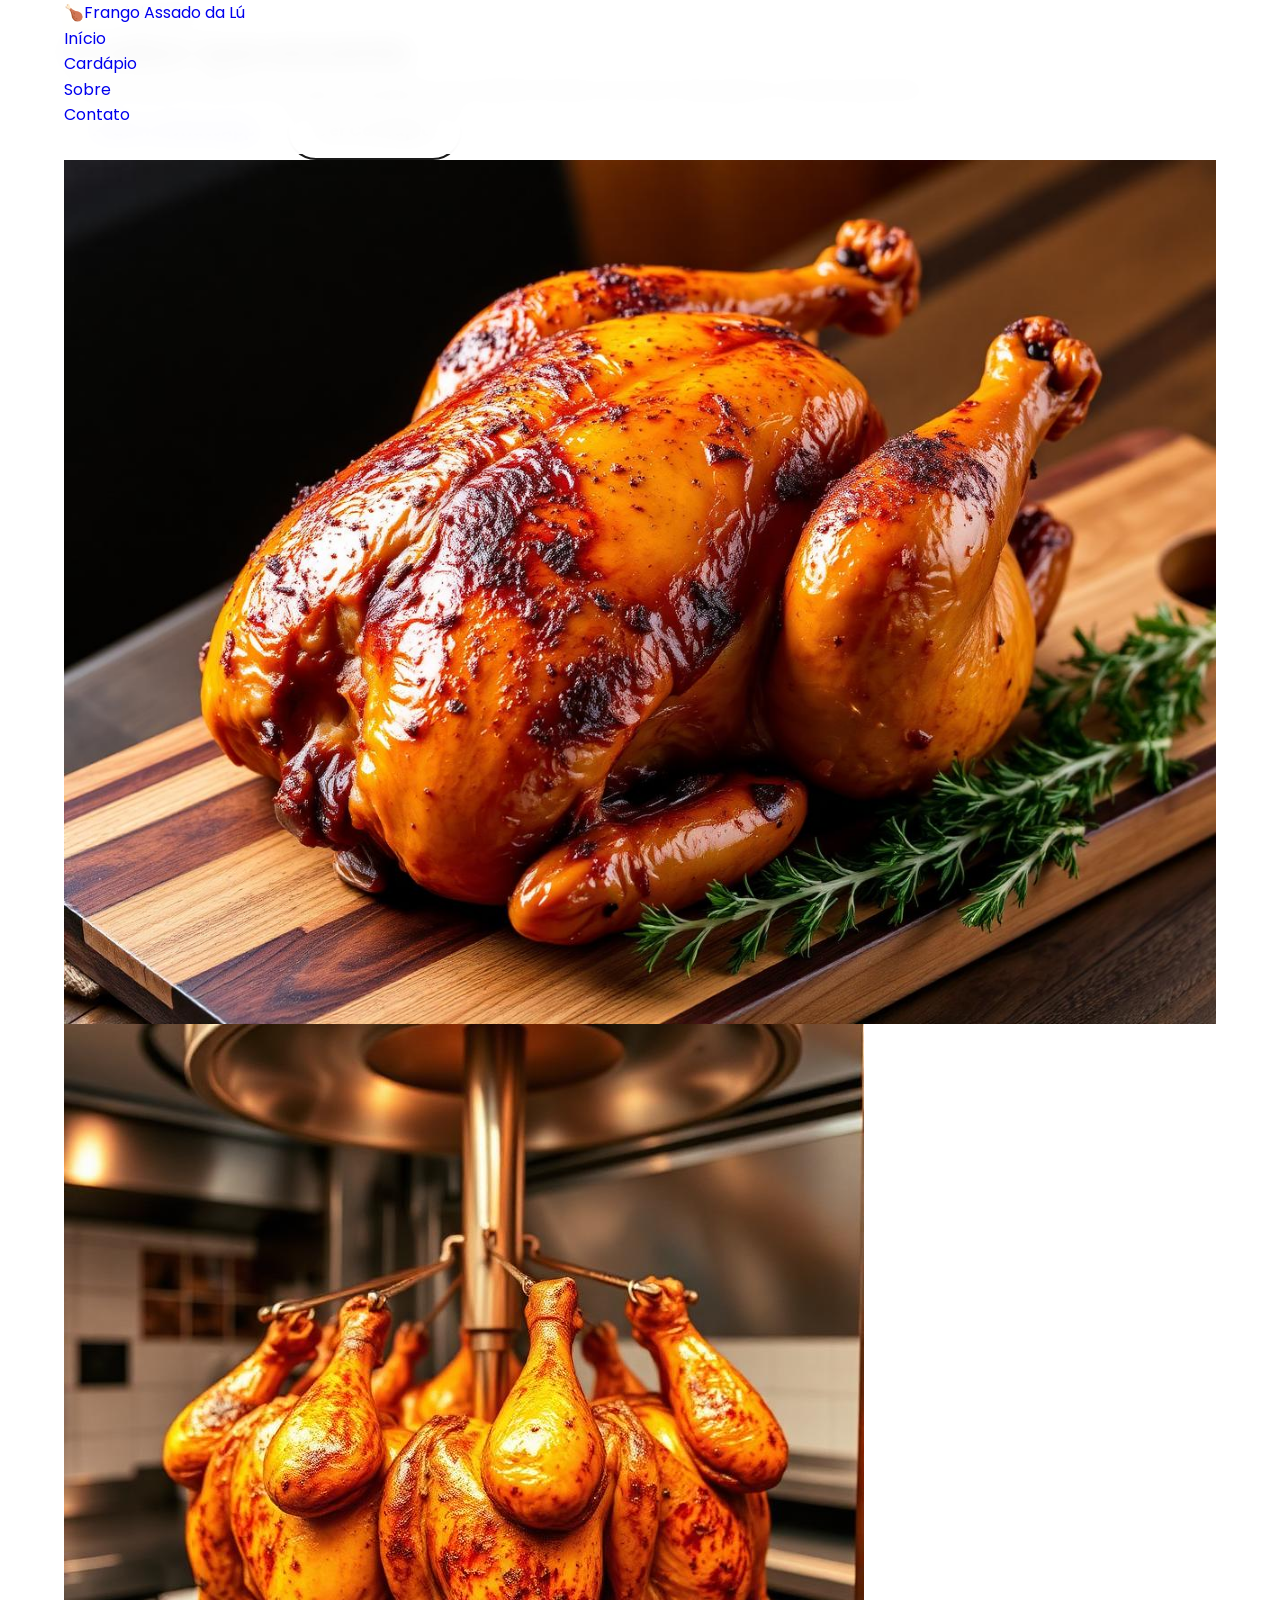
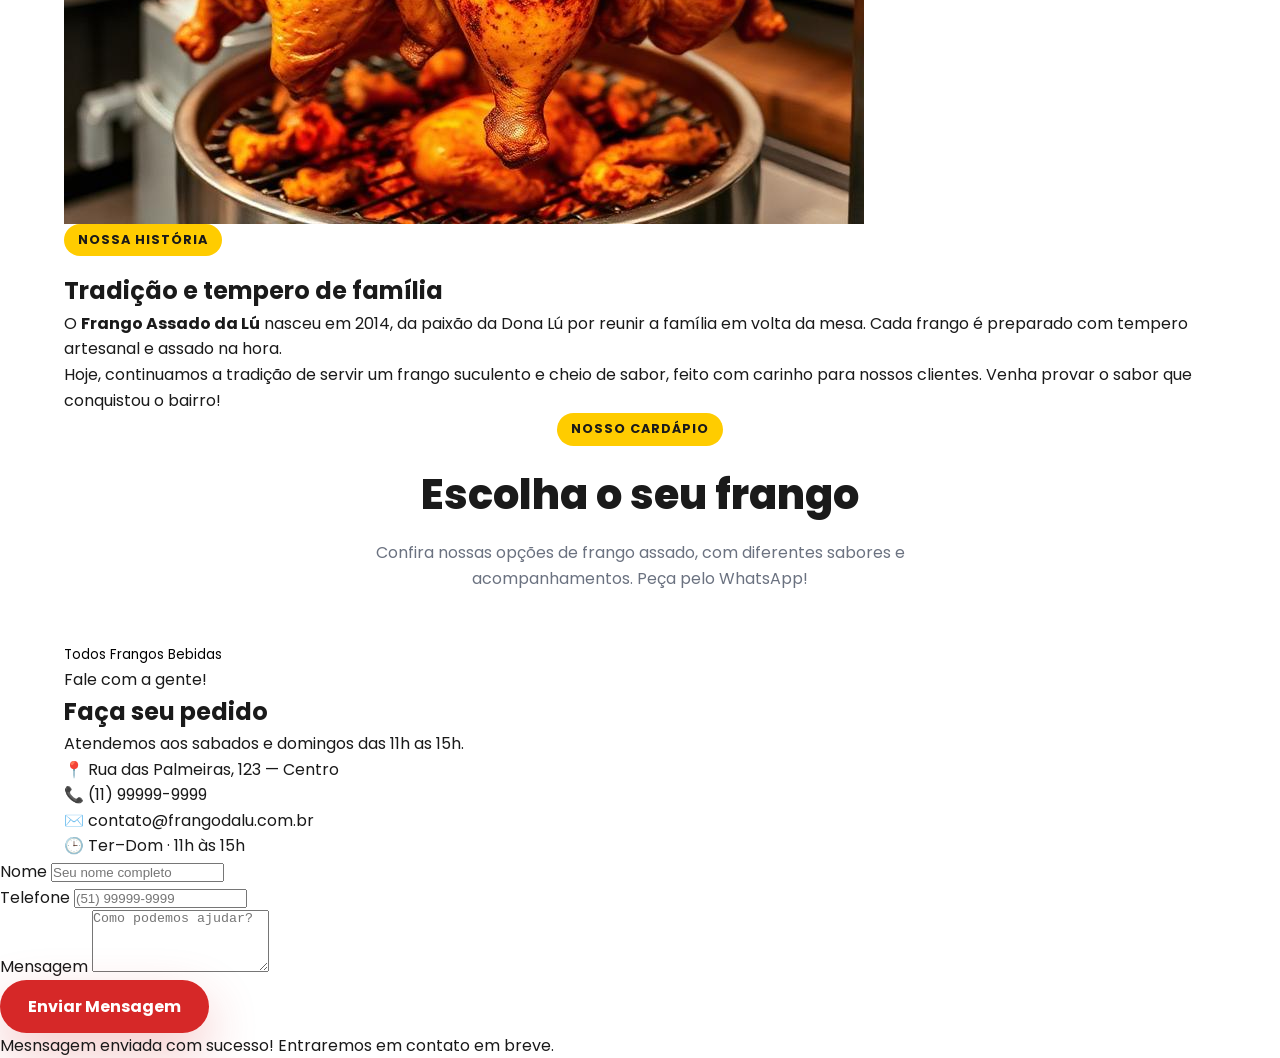
==== Projeto-Frango/frango.html @ e29817ce "Atualizando projeto" ====
<!doctype html>
<html lang="pt-br">
  <head>
    <meta charset="UTF-8" />
    <meta name="viewport" content="width=device-width, initial-scale=1.0" />
    <title>Frango Assado da Lú</title>
    <meta
      name="description"
      content="Frango assado artesanal, marmitas e bebidas com tempero especial. Peça pelo WhatsApp."
    />
    <link rel="preconnect" href="https://fonts.googleapis.com" />
    <link rel="preconnect" href="https://fonts.gstatic.com" crossorigin />
    <link
      href="https://fonts.googleapis.com/css2?family=Poppins:wght@400;500;700&display=swap"
      rel="stylesheet"
    />
    <link
      rel="stylesheet"
      href="https://cdnjs.cloudflare.com/ajax/libs/font-awesome/6.0.0-beta3/css/all.min.css"
    />
    <link rel="stylesheet" href="frango.css" />
  </head>
  <body>
    <!-- NAVBAR -->
    <nav class="navbar" id="navbar">
      <div class="container nav-inner">
        <a href="#home" class="logo"> 🍗Frango Assado da <span>Lú</span></a>
        <ul class="nav-links" id="navlinks">
          <li><a href="#home">Início</a></li>
          <li><a href="#menu">Cardápio</a></li>
          <li><a href="#about">Sobre</a></li>
          <li><a href="#contact">Contato</a></li>
        </ul>
        <button class="menu-toggle" id="menuToggle" aria-label="Menu">
          <span></span><span></span><span></span>
        </button>
      </div>
    </nav>
    <!-- HERO -->
    <header class="hero" id="home">
      <div class="container hero-grid">
        <div class="hero-text">
          <span class="badge">⭐ A nº 1 do bairro</span>
          <h1>O sabor que <span class="highlight">encanta</span></h1>
          <p>
            Frango assado artesanal, dourado e suculento, com aquele tempero de
            casa. Peça agora e receba quentinho.
          </p>
          <div class="hero-actions">
            <a
              href="https://wa.me/5511999999999"
              class="btn btn-priamry"
              target="_blank"
              rel="noopener"
              >Pedir no WhatsApp</a
            >
            <a href="#cardapio" class="btn btn-ghost"> Ver Cardápio</a>
          </div>
        </div>
        <div class="hero-image">
          <img src="Imagens/hero.jpg" alt="Frango assado dourado" />
        </div>
      </div>
    </header>
  </body>
</html>
<!-- SOBRE -->
<section class="section sobre" id="sobre">
  <div class="container sobre-grid">
    <div class="sobre-image">
      <img src="Imagens/gal2.jpg" alt="Frango assado sendo preparado" />
    </div>
    <div class="sobre-text">
      <span class="eyebrow">Nossa História</span>
      <h2>Tradição e tempero de família</h2>
      <p>
        O <strong>Frango Assado da Lú</strong> nasceu em 2014, da paixão da Dona
        Lú por reunir a família em volta da mesa. Cada frango é preparado com
        tempero artesanal e assado na hora.
      </p>
      <p>
        Hoje, continuamos a tradição de servir um frango suculento e cheio de
        sabor, feito com carinho para nossos clientes. Venha provar o sabor que
        conquistou o bairro!
      </p>
    </div>
  </div>
</section>
<!-- CARDÁPIO -->
<section class="section cardapio" id="cardapio">
  <div class="container">
    <div class="section-head">
      <span class="eyebrow">Nosso Cardápio</span>
      <h2>Escolha o seu frango</h2>
      <p>
        Confira nossas opções de frango assado, com diferentes sabores e
        acompanhamentos. Peça pelo WhatsApp!
      </p>
    </div>
    <div class="filtros" id="filtros">
      <button class="filtro-btn active" data-filtro="todos">Todos</button>
      <button class="filtro-btn" data-filtro="frangos">Frangos</button>
      <button class="filtro-btn" data-filtro="bebidas">Bebidas</button>
    </div>
    <div class="cards-grid" id="cardapioGrid"></div>
  </div>
</section>
<!-- CONTATO -->
<section class="section contato" id="contato">
  <div class="container contato-grid">
    <span class="contato-info">Fale com a gente!</span>
    <h2>Faça seu pedido</h2>
    <p>Atendemos aos sabados e domingos das 11h as 15h.</p>
    <ul class="info-list">
      <li>📍 Rua das Palmeiras, 123 — Centro</li>
      <li>📞 (11) 99999-9999</li>
      <li>✉️ contato@frangodalu.com.br</li>
      <li>🕒 Ter–Dom · 11h às 15h</li>
    </ul>
  </div>
  <form class="formulario" id="formContato" novalidate>
    <div class="form-group">
      <label for="nome">Nome</label>
      <input
        type="text"
        id="nome"
        name="nome"
        placeholder="Seu nome completo"
      />
      <span class="erro" data-error="nome"></span>
    </div>
    <div class="form-group">
      <label for="telefone">Telefone</label>
      <input
        type="tel"
        id="telefone"
        name="telefone"
        placeholder="(51) 99999-9999"
      />
      <span class="erro" data-error="telefone"></span>
    </div>
    <div class="form-group">
      <label for="mensagem">Mensagem</label>
      <textarea
        id="mensagem"
        rows="4"
        placeholder="Como podemos ajudar?"
      ></textarea>
      <span class="erro" data-error="mensagem"></span>
    </div>
    <button type="submit" class="btn btn-primary btn-block">
      Enviar Mensagem
    </button>
    <p class="form-sucesso" id="formSucesso">
      Mesnsagem enviada com sucesso! Entraremos em contato em breve.
    </p>
  </form>
  </div>
  </section>
</section>
<!-- FOOTER -->
---- Projeto-Frango/frango.css ----
/* Frango Assado da Lú — estilo principal */
:root {
  --vermelho: #d62828;
  --vermelho-escuro: #a51d1d;
  --amarelo: #ffcc00;
  --branco: #ffffff;
  --preto: #1a1a1a;
  --cinza: #6b7280;
  --cinza-claro: #f5f5f7;
  --sombra: 0 8px 30px rgba(0, 0, 0, 0.08);
  --sombra-forte: 0 20px 50px rgba(214, 40, 40, 0.25);

  * {
  margin: 0;
  padding: 0;
  box-sizing: border-box;
  }

  html {
  scroll-behavior: smooth;
  }

body {
  font-family: 'Poppins', sans-serif;
  color: var(--preto);
  background-color: var(--branco);
  line-height: 1.6;
  overflow-x: hidden;
}

img {
  max-width: 100%;
  display: block;
}

a {
  text-decoration: none;
  transition: color 0.3s ease;
}

ul {
  list-style: none;
}

button {
  font-family: inherit;
  cursor: pointer;
  border: none;
  background: none;
}

.container {
  max-width: 1200px;
  margin: 0 auto;
  padding: 0 24px;
}

.section {
  padding: 0px 0;
}

/* Eyebrow / Section head */
.eyebrow {
  display: inline-block;
  background-color: var(--amarelo);
  color: var(--preto);
  font-weight: 700;
  padding: 6px 14px;
  border-radius: 999px;
  font-size: 0.8rem;
  text-transform: uppercase;
  letter-spacing: 1px;
  margin-bottom: 16px;
}
.section-head {
  text-align: center;
  max-width: 640px;
  margin: 0 auto 50px;
}
.section-head h2 {
  font-size: clamp(2rem, 4vw, 2.6rem);
  font-weight: 800;
  margin-bottom: 12px;
}

.section-head p {
  color: var(--cinza);
}

/* Botões */
.btn {
  display: inline-flex;
  align-items: center;
  gap: 8px;
  padding: 14px 28px;
  border-radius: 999px;
  font-weight: 700;
  font-size: 1rem;
  transition: all 0.3s ease;
}

.btn-primary {
  background: var(--vermelho);
  color: var(--branco);
  box-shadow: var(--sombra-forte);
}

.btn-primary:hover {
  background: var(--vermelho-escuro);
  transform: translateY(-3px);
}

.btn-ghost {
  background: transparent;
  color: var(--preto);
  border: 2px solid var(--preto);
}

.btn-ghost:hover {
  background: var(--preto);
  color: var(--branco);
}

btn-block {
  width: 100%;
  justify-content: center;
}

/* Navbar */
.navbar {
  position: fixed;
  top: 0;
  left: 0;
  right: 0;
  background: rgba(255, 255, 255, 0.95);
  backdrop-filter: blur(12px);
  z-index: 999;
  transition: box-shadow 0.3s ease;
}

.navbar.scrolled {
  box-shadow: 0 4px 20px rgba(0, 0, 0, 0.08);
}
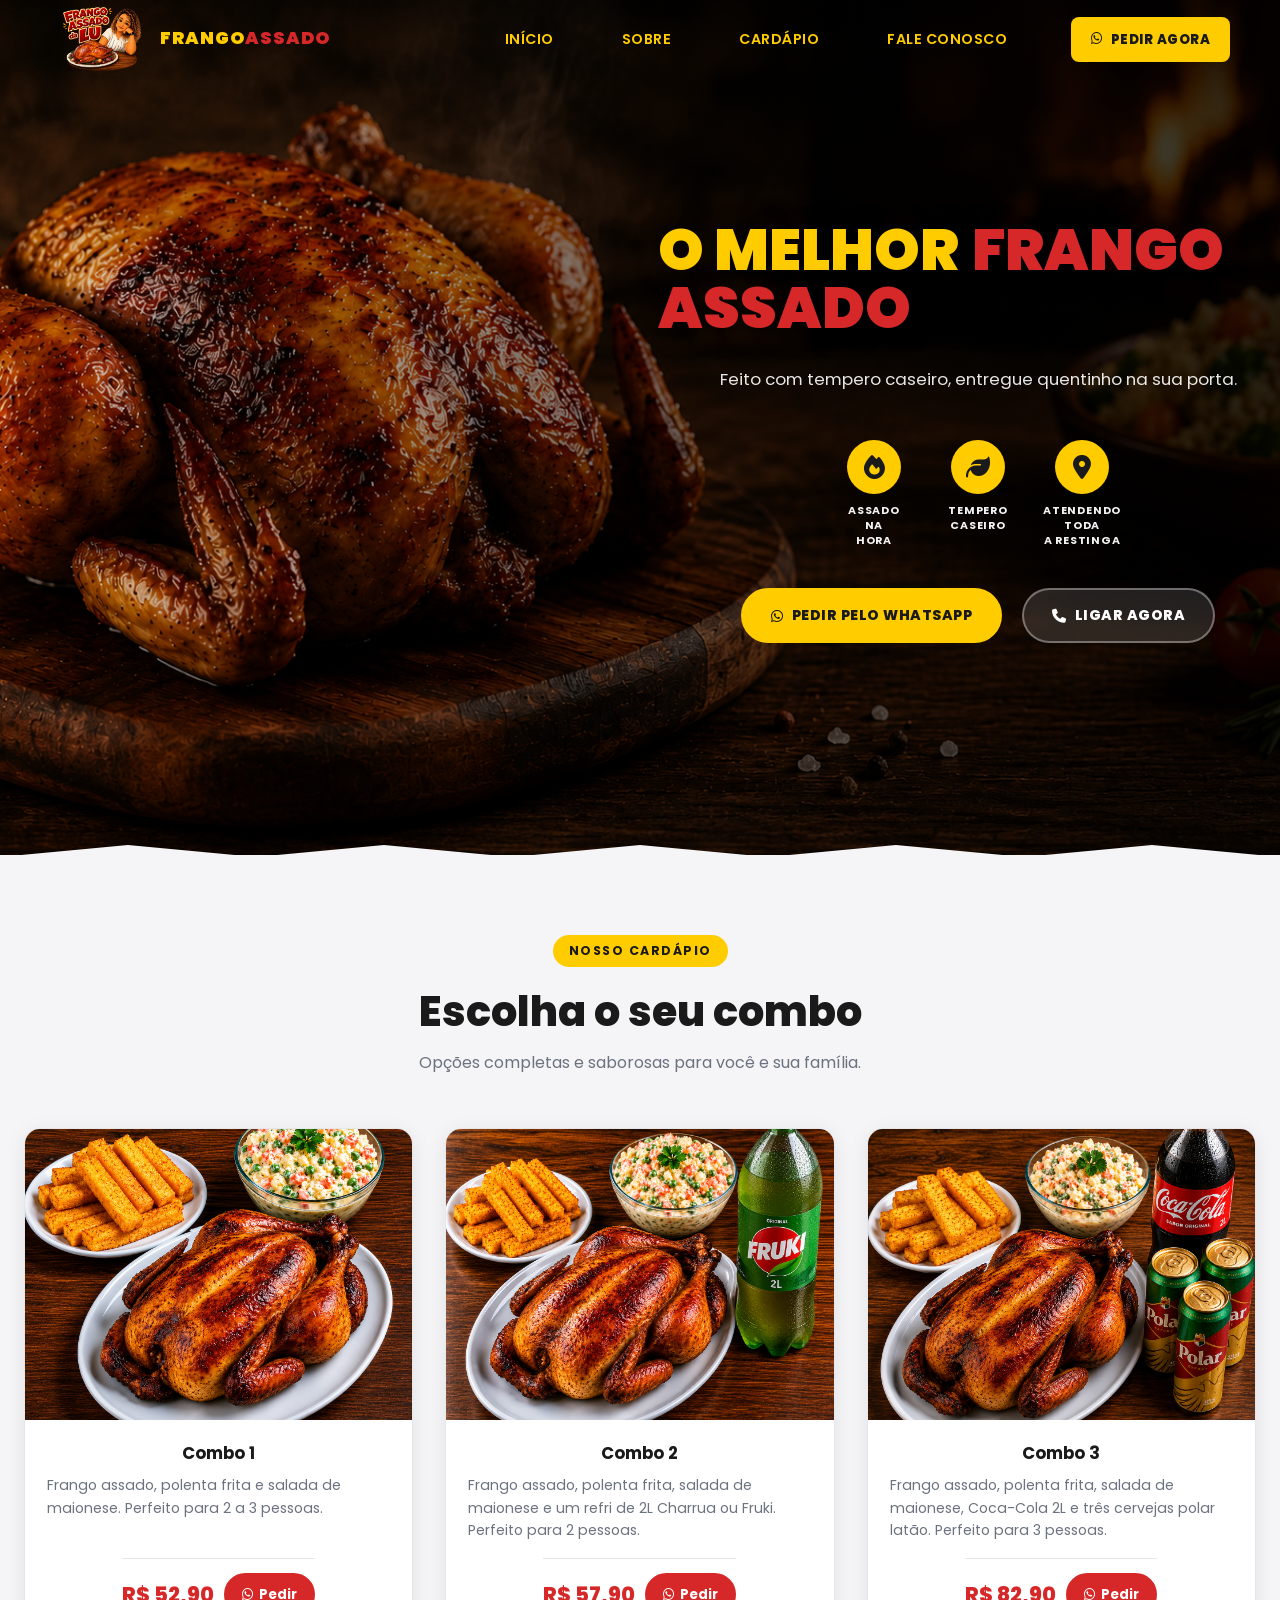
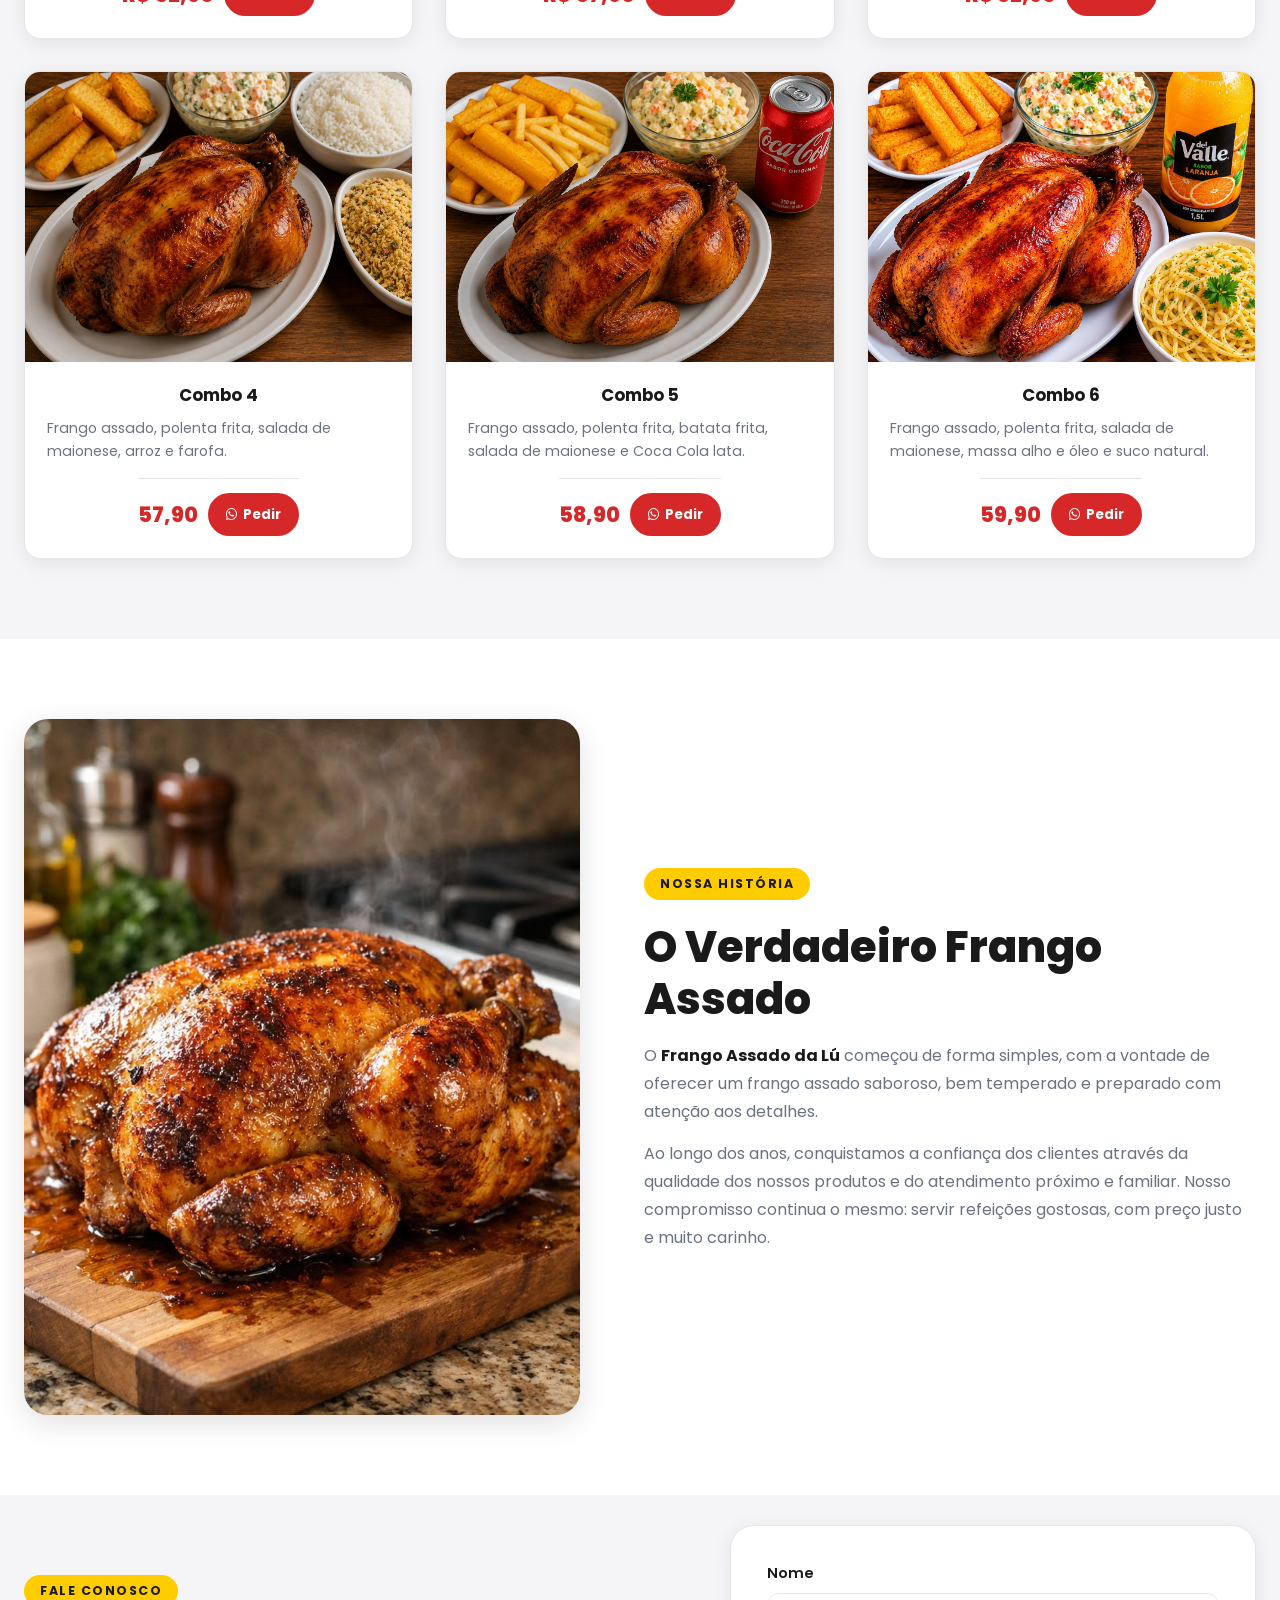
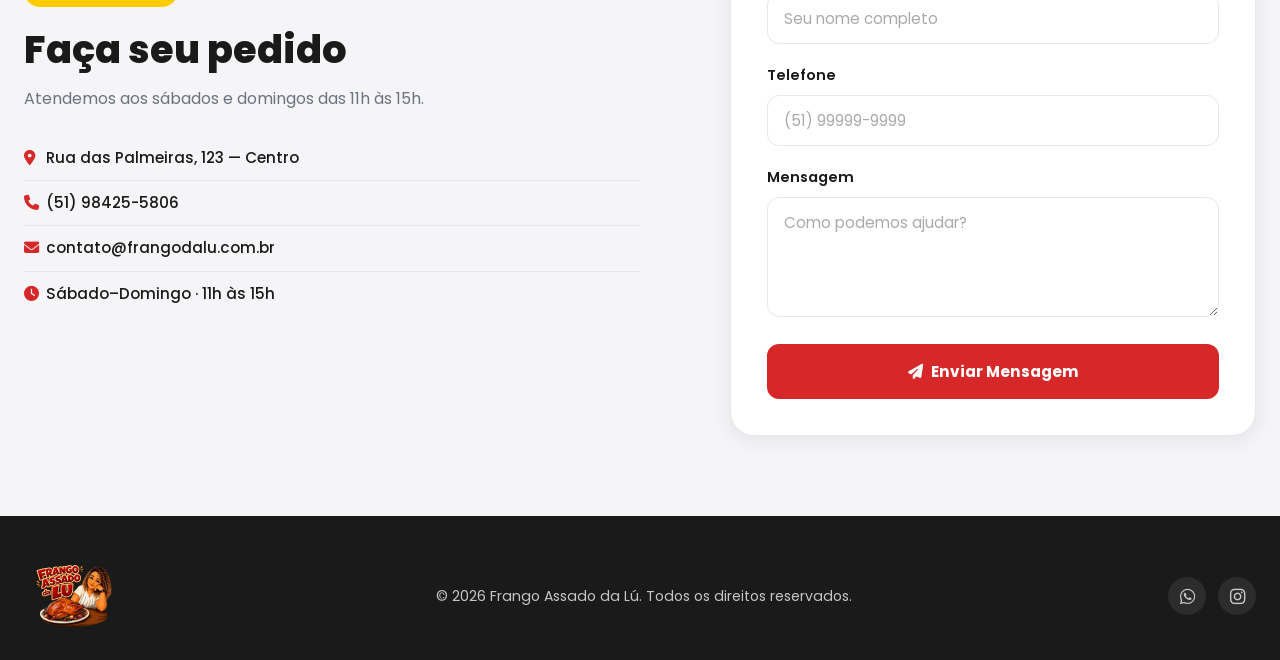
==== commit ae1d0211: "Atualizando o projeto" ====
--- a/Projeto-Frango/frango.html
+++ b/Projeto-Frango/frango.html
@@ -11,152 +11,409 @@
     <link rel="preconnect" href="https://fonts.googleapis.com" />
     <link rel="preconnect" href="https://fonts.gstatic.com" crossorigin />
     <link
-      href="https://fonts.googleapis.com/css2?family=Poppins:wght@400;500;700&display=swap"
+      href="https://fonts.googleapis.com/css2?family=Poppins:wght@400;500;600;700;800;900&display=swap"
       rel="stylesheet"
     />
     <link
       rel="stylesheet"
-      href="https://cdnjs.cloudflare.com/ajax/libs/font-awesome/6.0.0-beta3/css/all.min.css"
+      href="https://cdnjs.cloudflare.com/ajax/libs/font-awesome/6.4.0/css/all.min.css"
     />
     <link rel="stylesheet" href="frango.css" />
   </head>
   <body>
     <!-- NAVBAR -->
-    <nav class="navbar" id="navbar">
+    <nav class="navbar" id="navbar" aria-label="Menu principal">
       <div class="container nav-inner">
-        <a href="#home" class="logo"> 🍗Frango Assado da <span>Lú</span></a>
+        <a href="#home" class="logo">
+          <div class="logo-icon">
+            <img
+              src="Imagens/Image 5 7 de jun. de 2026, 18_59_20.png"
+              alt="Logo do Frango Assado"
+            />
+          </div>
+          <div class="logo-texto">
+            <span class="logo-frango">FRANGO</span>
+            <span class="logo-assado">ASSADO</span>
+          </div>
+        </a>
+
         <ul class="nav-links" id="navlinks">
-          <li><a href="#home">Início</a></li>
-          <li><a href="#menu">Cardápio</a></li>
-          <li><a href="#about">Sobre</a></li>
-          <li><a href="#contact">Contato</a></li>
+          <li><a href="#home" class="nav-active">INÍCIO</a></li>
+          <li><a href="#sobre">SOBRE</a></li>
+          <li><a href="#cardapio">CARDÁPIO</a></li>
+          <li><a href="#contato">FALE CONOSCO</a></li>
         </ul>
-        <button class="menu-toggle" id="menuToggle" aria-label="Menu">
+
+        <a
+          href="https://wa.me/5551984255806"
+          class="btn-nav-pedir"
+          target="_blank"
+          rel="noopener noreferrer"
+        >
+          <i class="fa-brands fa-whatsapp"></i> PEDIR AGORA
+        </a>
+
+        <button
+          class="menu-toggle"
+          id="menuToggle"
+          aria-label="Abrir menu"
+          aria-expanded="false"
+        >
           <span></span><span></span><span></span>
         </button>
       </div>
     </nav>
+
     <!-- HERO -->
     <header class="hero" id="home">
-      <div class="container hero-grid">
+      <div class="hero-bg">
+        <img
+          src="Imagens/Image 7 1 de jun. de 2026, 20_41_05.png"
+          alt="Frango assado dourado e suculento"
+          class="hero-bg-img"
+        />
+        <div class="hero-overlay"></div>
+        <div class="hero-torn-edge"></div>
+      </div>
+      <div class="container hero-content">
         <div class="hero-text">
-          <span class="badge">⭐ A nº 1 do bairro</span>
-          <h1>O sabor que <span class="highlight">encanta</span></h1>
-          <p>
-            Frango assado artesanal, dourado e suculento, com aquele tempero de
-            casa. Peça agora e receba quentinho.
+          <h1>O MELHOR <span class="highlight-yellow">FRANGO ASSADO</span></h1>
+          <p class="hero-sub">
+            Feito com tempero caseiro, entregue quentinho na sua porta.
           </p>
+          <div class="hero-badges">
+            <div class="hero-badge-item">
+              <i class="fa-solid fa-fire"></i>
+              <span>ASSADO NA <br />HORA</span>
+            </div>
+            <div class="hero-badge-item">
+              <i class="fa-solid fa-leaf"></i>
+              <span>TEMPERO <br />CASEIRO</span>
+            </div>
+            <div class="hero-badge-item">
+              <i class="fa-solid fa-map-marker-alt"></i>
+              <span>ATENDENDO TODA<br />A RESTINGA</span>
+            </div>
+          </div>
           <div class="hero-actions">
             <a
-              href="https://wa.me/5511999999999"
-              class="btn btn-priamry"
+              href="https://wa.me/5551984255806"
+              class="btn btn-yellow"
               target="_blank"
-              rel="noopener"
-              >Pedir no WhatsApp</a
+              rel="noopener noreferrer"
             >
-            <a href="#cardapio" class="btn btn-ghost"> Ver Cardápio</a>
+              <i class="fa-brands fa-whatsapp"></i> PEDIR PELO WHATSAPP
+            </a>
+            <a href="#contato" class="btn btn-dark">
+              <i class="fa-solid fa-phone"></i> LIGAR AGORA
+            </a>
           </div>
         </div>
-        <div class="hero-image">
-          <img src="Imagens/hero.jpg" alt="Frango assado dourado" />
-        </div>
       </div>
     </header>
+
+    <!-- CARDÁPIO -->
+    <section class="section cardapio" id="cardapio">
+      <div class="container">
+        <div class="section-head">
+          <span class="eyebrow">Nosso Cardápio</span>
+          <h2>Escolha o seu combo</h2>
+          <p>Opções completas e saborosas para você e sua família.</p>
+        </div>
+
+        <div class="cards-grid">
+          <!-- Linha 1: combos com imagem -->
+          <article class="card">
+            <div class="card-img">
+              <img
+                src="Imagens/Image 4 7 de jun. de 2026, 20_10_17.png"
+                alt="Combo Frango Inteiro"
+                loading="lazy"
+              />
+            </div>
+            <div class="card-body">
+              <h3>Combo 1</h3>
+              <p class="card-desc">
+                Frango assado, polenta frita e salada de maionese. Perfeito para
+                2 a 3 pessoas.
+              </p>
+              <div class="card-footer">
+                <span class="preco">R$ 52,90</span>
+                <a
+                  href="https://wa.me/5551984255806"
+                  class="btn-pedir"
+                  target="_blank"
+                  rel="noopener noreferrer"
+                >
+                  <i class="fa-brands fa-whatsapp"></i> Pedir
+                </a>
+              </div>
+            </div>
+          </article>
+
+          <article class="card">
+            <div class="card-img">
+              <img
+                src="Imagens/Image 2 7 de jun. de 2026, 20_10_29.png"
+                alt="Combo Meio Frango"
+                loading="lazy"
+              />
+            </div>
+            <div class="card-body">
+              <h3>Combo 2</h3>
+              <p class="card-desc">
+                Frango assado, polenta frita, salada de maionese e um refri de
+                2L Charrua ou Fruki. Perfeito para 2 pessoas.
+              </p>
+              <div class="card-footer">
+                <span class="preco">R$ 57,90</span>
+                <a
+                  href="https://wa.me/5551984255806"
+                  class="btn-pedir"
+                  target="_blank"
+                  rel="noopener noreferrer"
+                >
+                  <i class="fa-brands fa-whatsapp"></i> Pedir
+                </a>
+              </div>
+            </div>
+          </article>
+
+          <article class="card">
+            <div class="card-img">
+              <img
+                src="Imagens/Image 7 de jun. de 2026, 20_50_08.png"
+                alt="Combo Frango Picante"
+                loading="lazy"
+              />
+            </div>
+            <div class="card-body">
+              <h3>Combo 3</h3>
+              <p class="card-desc">
+                Frango assado, polenta frita, salada de maionese, Coca-Cola 2L e
+                três cervejas polar latão. Perfeito para 3 pessoas.
+              </p>
+              <div class="card-footer">
+                <span class="preco">R$ 82,90</span>
+                <a
+                  href="https://wa.me/5551984255806"
+                  class="btn-pedir"
+                  target="_blank"
+                  rel="noopener noreferrer"
+                >
+                  <i class="fa-brands fa-whatsapp"></i> Pedir
+                </a>
+              </div>
+            </div>
+          </article>
+
+          <article class="card">
+            <div class="card-img">
+              <img
+                src="Imagens/combo1.png"
+                alt="Frango assado polenta frita salada de maionese arroz e farofa"
+                loading="lazy"
+              />
+            </div>
+            <div class="card-body">
+              <h3>Combo 4</h3>
+              <p class="card-desc">
+                Frango assado, polenta frita, salada de maionese, arroz e
+                farofa.
+              </p>
+              <div class="card-footer">
+                <span class="preco">57,90</span>
+                <a
+                  href="https://wa.me/5551984255806"
+                  class="btn-pedir"
+                  target="_blank"
+                  rel="noopener noreferrer"
+                >
+                  <i class="fa-brands fa-whatsapp"></i> Pedir
+                </a>
+              </div>
+            </div>
+          </article>
+
+          <article class="card">
+            <div class="card-img">
+              <img
+                src="Imagens/combo2.png"
+                alt="frango assado inteiro polenta e batata frita salada de maionese coca cola lata"
+                loading="lazy"
+              />
+            </div>
+            <div class="card-body">
+              <h3>Combo 5</h3>
+              <p class="card-desc">
+                Frango assado, polenta frita, batata frita, salada de maionese e
+                Coca Cola lata.
+              </p>
+              <div class="card-footer">
+                <span class="preco">58,90</span>
+                <a
+                  href="https://wa.me/5551984255806"
+                  class="btn-pedir"
+                  target="_blank"
+                  rel="noopener noreferrer"
+                >
+                  <i class="fa-brands fa-whatsapp"></i> Pedir
+                </a>
+              </div>
+            </div>
+          </article>
+
+          <article class="card">
+            <div class="card-img">
+              <img
+                src="Imagens/combo3.png"
+                alt="frango assado inteiro polenta e batata frita salada de maionese coca cola lata cerveja polar lata"
+                loading="lazy"
+              />
+            </div>
+            <div class="card-body">
+              <h3>Combo 6</h3>
+              <p class="card-desc">
+                Frango assado, polenta frita, salada de maionese, massa alho e
+                óleo e suco natural.
+              </p>
+              <div class="card-footer">
+                <span class="preco">59,90</span>
+                <a
+                  href="https://wa.me/5551984255806"
+                  class="btn-pedir"
+                  target="_blank"
+                  rel="noopener noreferrer"
+                >
+                  <i class="fa-brands fa-whatsapp"></i> Pedir
+                </a>
+              </div>
+            </div>
+          </article>
+        </div>
+      </div>
+    </section>
+
+    <!-- SOBRE -->
+    <section class="section sobre" id="sobre">
+      <div class="container sobre-grid">
+        <div class="sobre-image">
+          <img
+            src="Imagens/df5603083212c1d8d570ab9d899d1f08.jpg"
+            alt="Frango assado sendo preparado com carinho"
+          />
+        </div>
+        <div class="sobre-text">
+          <span class="eyebrow">Nossa História</span>
+          <h2>O Verdadeiro Frango Assado</h2>
+          <p>
+            O <strong>Frango Assado da Lú</strong> começou de forma simples, com
+            a vontade de oferecer um frango assado saboroso, bem temperado e
+            preparado com atenção aos detalhes.
+          </p>
+          <p>
+            Ao longo dos anos, conquistamos a confiança dos clientes através da
+            qualidade dos nossos produtos e do atendimento próximo e familiar.
+            Nosso compromisso continua o mesmo: servir refeições gostosas, com
+            preço justo e muito carinho.
+          </p>
+        </div>
+      </div>
+    </section>
+
+    <!-- CONTATO -->
+    <section class="section contato" id="contato">
+      <div class="container">
+        <div class="contato-grid">
+          <div class="contato-info">
+            <span class="eyebrow">Fale conosco</span>
+            <h2>Faça seu pedido</h2>
+            <p>Atendemos aos sábados e domingos das 11h às 15h.</p>
+            <ul class="info-list">
+              <li>
+                <i class="fa-solid fa-location-dot"></i> Rua das Palmeiras, 123
+                — Centro
+              </li>
+              <li><i class="fa-solid fa-phone"></i> (51) 98425-5806</li>
+              <li>
+                <i class="fa-solid fa-envelope"></i> contato@frangodalu.com.br
+              </li>
+              <li>
+                <i class="fa-solid fa-clock"></i> Sábado–Domingo · 11h às 15h
+              </li>
+            </ul>
+          </div>
+          <form class="formulario" id="formContato" novalidate>
+            <div class="form-group">
+              <label for="nome">Nome</label>
+              <input
+                type="text"
+                id="nome"
+                name="nome"
+                placeholder="Seu nome completo"
+                autocomplete="name"
+              />
+              <span class="erro" id="erro-nome"></span>
+            </div>
+            <div class="form-group">
+              <label for="telefone">Telefone</label>
+              <input
+                type="tel"
+                id="telefone"
+                name="telefone"
+                placeholder="(51) 99999-9999"
+                autocomplete="tel"
+              />
+              <span class="erro" id="erro-telefone"></span>
+            </div>
+            <div class="form-group">
+              <label for="mensagem">Mensagem</label>
+              <textarea
+                id="mensagem"
+                name="mensagem"
+                rows="4"
+                placeholder="Como podemos ajudar?"
+              ></textarea>
+              <span class="erro" id="erro-mensagem"></span>
+            </div>
+            <button type="submit" class="btn btn-primary btn-block">
+              <i class="fa-solid fa-paper-plane"></i> Enviar Mensagem
+            </button>
+            <p class="form-sucesso" id="formSucesso">
+              ✅ Mensagem enviada! Entraremos em contato em breve.
+            </p>
+          </form>
+        </div>
+      </div>
+    </section>
+
+    <!-- FOOTER -->
+    <footer class="footer">
+      <div class="container footer-inner">
+        <img
+          src="Imagens/Image 5 7 de jun. de 2026, 18_59_20.png"
+          alt="Frango Assado da Lú"
+        />
+        <p>&copy; 2026 Frango Assado da Lú. Todos os direitos reservados.</p>
+        <div class="footer-social">
+          <a
+            href="https://wa.me/5551984255806"
+            target="_blank"
+            rel="noopener noreferrer"
+            aria-label="WhatsApp"
+          >
+            <i class="fa-brands fa-whatsapp"></i>
+          </a>
+          <a
+            href="https://www.instagram.com/frango.assadodaluh/"
+            target="_blank"
+            rel="noopener noreferrer"
+            aria-label="Instagram"
+          >
+            <i class="fa-brands fa-instagram"></i>
+          </a>
+        </div>
+      </div>
+    </footer>
   </body>
 </html>
-<!-- SOBRE -->
-<section class="section sobre" id="sobre">
-  <div class="container sobre-grid">
-    <div class="sobre-image">
-      <img src="Imagens/gal2.jpg" alt="Frango assado sendo preparado" />
-    </div>
-    <div class="sobre-text">
-      <span class="eyebrow">Nossa História</span>
-      <h2>Tradição e tempero de família</h2>
-      <p>
-        O <strong>Frango Assado da Lú</strong> nasceu em 2014, da paixão da Dona
-        Lú por reunir a família em volta da mesa. Cada frango é preparado com
-        tempero artesanal e assado na hora.
-      </p>
-      <p>
-        Hoje, continuamos a tradição de servir um frango suculento e cheio de
-        sabor, feito com carinho para nossos clientes. Venha provar o sabor que
-        conquistou o bairro!
-      </p>
-    </div>
-  </div>
-</section>
-<!-- CARDÁPIO -->
-<section class="section cardapio" id="cardapio">
-  <div class="container">
-    <div class="section-head">
-      <span class="eyebrow">Nosso Cardápio</span>
-      <h2>Escolha o seu frango</h2>
-      <p>
-        Confira nossas opções de frango assado, com diferentes sabores e
-        acompanhamentos. Peça pelo WhatsApp!
-      </p>
-    </div>
-    <div class="filtros" id="filtros">
-      <button class="filtro-btn active" data-filtro="todos">Todos</button>
-      <button class="filtro-btn" data-filtro="frangos">Frangos</button>
-      <button class="filtro-btn" data-filtro="bebidas">Bebidas</button>
-    </div>
-    <div class="cards-grid" id="cardapioGrid"></div>
-  </div>
-</section>
-<!-- CONTATO -->
-<section class="section contato" id="contato">
-  <div class="container contato-grid">
-    <span class="contato-info">Fale com a gente!</span>
-    <h2>Faça seu pedido</h2>
-    <p>Atendemos aos sabados e domingos das 11h as 15h.</p>
-    <ul class="info-list">
-      <li>📍 Rua das Palmeiras, 123 — Centro</li>
-      <li>📞 (11) 99999-9999</li>
-      <li>✉️ contato@frangodalu.com.br</li>
-      <li>🕒 Ter–Dom · 11h às 15h</li>
-    </ul>
-  </div>
-  <form class="formulario" id="formContato" novalidate>
-    <div class="form-group">
-      <label for="nome">Nome</label>
-      <input
-        type="text"
-        id="nome"
-        name="nome"
-        placeholder="Seu nome completo"
-      />
-      <span class="erro" data-error="nome"></span>
-    </div>
-    <div class="form-group">
-      <label for="telefone">Telefone</label>
-      <input
-        type="tel"
-        id="telefone"
-        name="telefone"
-        placeholder="(51) 99999-9999"
-      />
-      <span class="erro" data-error="telefone"></span>
-    </div>
-    <div class="form-group">
-      <label for="mensagem">Mensagem</label>
-      <textarea
-        id="mensagem"
-        rows="4"
-        placeholder="Como podemos ajudar?"
-      ></textarea>
-      <span class="erro" data-error="mensagem"></span>
-    </div>
-    <button type="submit" class="btn btn-primary btn-block">
-      Enviar Mensagem
-    </button>
-    <p class="form-sucesso" id="formSucesso">
-      Mesnsagem enviada com sucesso! Entraremos em contato em breve.
-    </p>
-  </form>
-  </div>
-  </section>
-</section>
-<!-- FOOTER -->
-
--- a/Projeto-Frango/frango.css
+++ b/Projeto-Frango/frango.css
@@ -1,47 +1,62 @@
-/* Frango Assado da Lú — estilo principal */
+/* =====================================================
+   Frango Assado da Lú — frango.css
+   ===================================================== */
+
+/* VARIÁVEIS */
 :root {
   --vermelho: #d62828;
   --vermelho-escuro: #a51d1d;
+  --vermelho-light: #fff0f0;
   --amarelo: #ffcc00;
   --branco: #ffffff;
   --preto: #1a1a1a;
   --cinza: #6b7280;
   --cinza-claro: #f5f5f7;
-  --sombra: 0 8px 30px rgba(0, 0, 0, 0.08);
-  --sombra-forte: 0 20px 50px rgba(214, 40, 40, 0.25);
-
-  * {
+  --cinza-borda: #e5e7eb;
+  --sombra: 0 4px 20px rgba(0, 0, 0, 0.08);
+  --sombra-media: 0 8px 30px rgba(0, 0, 0, 0.12);
+  --raio: 16px;
+  --raio-lg: 24px;
+  --transicao: all 0.3s ease;
+}
+
+/* RESET */
+*,
+*::before,
+*::after {
   margin: 0;
   padding: 0;
   box-sizing: border-box;
-  }
-
-  html {
+  justify-content: center;
+  align-items: center;
+}
+
+html {
   scroll-behavior: smooth;
-  }
+  scroll-padding-top: 80px;
+}
 
 body {
-  font-family: 'Poppins', sans-serif;
+  font-family: "Poppins", sans-serif;
   color: var(--preto);
-  background-color: var(--branco);
+  background: var(--branco);
   line-height: 1.6;
   overflow-x: hidden;
+  -webkit-font-smoothing: antialiased;
 }
 
 img {
   max-width: 100%;
   display: block;
 }
-
 a {
   text-decoration: none;
-  transition: color 0.3s ease;
-}
-
+  color: inherit;
+  transition: var(--transicao);
+}
 ul {
   list-style: none;
 }
-
 button {
   font-family: inherit;
   cursor: pointer;
@@ -49,95 +64,877 @@
   background: none;
 }
 
+/* LAYOUT */
 .container {
-  max-width: 1200px;
+  max-width: 1400px;
   margin: 0 auto;
   padding: 0 24px;
 }
-
 .section {
-  padding: 0px 0;
-}
-
-/* Eyebrow / Section head */
+  padding: 80px 0;
+}
+
+/* EYEBROW */
 .eyebrow {
   display: inline-block;
-  background-color: var(--amarelo);
+  background: var(--amarelo);
   color: var(--preto);
   font-weight: 700;
-  padding: 6px 14px;
+  padding: 6px 16px;
   border-radius: 999px;
-  font-size: 0.8rem;
+  font-size: 0.78rem;
   text-transform: uppercase;
-  letter-spacing: 1px;
-  margin-bottom: 16px;
-}
+  letter-spacing: 1.5px;
+  margin-bottom: 14px;
+}
+
+/* SECTION HEAD */
 .section-head {
   text-align: center;
   max-width: 640px;
-  margin: 0 auto 50px;
+  margin: 0 auto 52px;
 }
 .section-head h2 {
-  font-size: clamp(2rem, 4vw, 2.6rem);
+  font-size: clamp(1.9rem, 4vw, 2.6rem);
   font-weight: 800;
-  margin-bottom: 12px;
-}
-
+  line-height: 1.2;
+  margin: 6px 0 12px;
+}
 .section-head p {
   color: var(--cinza);
-}
-
-/* Botões */
+  font-size: 1rem;
+  line-height: 1.7;
+}
+
+/* BOTÕES */
 .btn {
   display: inline-flex;
   align-items: center;
+  justify-content: center;
   gap: 8px;
   padding: 14px 28px;
   border-radius: 999px;
   font-weight: 700;
-  font-size: 1rem;
-  transition: all 0.3s ease;
-}
-
+  font-size: 0.95rem;
+  transition: var(--transicao);
+  cursor: pointer;
+  border: 2px solid transparent;
+  white-space: nowrap;
+}
 .btn-primary {
   background: var(--vermelho);
   color: var(--branco);
-  box-shadow: var(--sombra-forte);
-}
-
+  border-color: var(--vermelho);
+}
 .btn-primary:hover {
   background: var(--vermelho-escuro);
-  transform: translateY(-3px);
-}
-
-.btn-ghost {
-  background: transparent;
+  border-color: var(--vermelho-escuro);
+  transform: translateY(-2px);
+}
+.btn-block {
+  width: 100%;
+  border-radius: 12px;
+}
+.btn-yellow {
+  background: var(--amarelo);
   color: var(--preto);
-  border: 2px solid var(--preto);
-}
-
-.btn-ghost:hover {
-  background: var(--preto);
+  border-color: var(--amarelo);
+  font-weight: 800;
+  font-size: 0.88rem;
+  letter-spacing: 0.5px;
+}
+.btn-yellow:hover {
+  background: #e6b800;
+  border-color: #e6b800;
+  transform: translateY(-2px);
+  box-shadow: 0 8px 24px rgba(255, 204, 0, 0.4);
+}
+.btn-dark {
+  background: rgba(255, 255, 255, 0.12);
   color: var(--branco);
-}
-
-btn-block {
-  width: 100%;
-  justify-content: center;
-}
-
-/* Navbar */
+  border-color: rgba(255, 255, 255, 0.35);
+  font-weight: 800;
+  font-size: 0.88rem;
+  letter-spacing: 0.5px;
+  backdrop-filter: blur(6px);
+}
+.btn-dark:hover {
+  background: rgba(255, 255, 255, 0.22);
+  border-color: rgba(255, 255, 255, 0.6);
+  transform: translateY(-2px);
+}
+
+/* ====================================================
+   NAVBAR
+==================================================== */
 .navbar {
-  position: fixed;
+  position: absolute;
   top: 0;
   left: 0;
   right: 0;
-  background: rgba(255, 255, 255, 0.95);
-  backdrop-filter: blur(12px);
   z-index: 999;
-  transition: box-shadow 0.3s ease;
-}
-
+  border-bottom: 1px solid transparent;
+  transition: var(--transicao);
+  background: transparent;
+}
 .navbar.scrolled {
-  box-shadow: 0 4px 20px rgba(0, 0, 0, 0.08);
-}+  box-shadow: var(--sombra);
+  border-bottom-color: var(--cinza-borda);
+}
+.nav-inner {
+  max-width: 1700px;
+  margin: 0 auto;
+  padding: 0 50px;
+  display: flex;
+  align-items: center;
+  justify-content: space-between;
+  height: 78px;
+  gap: 50px;
+}
+
+/* Logo: ícone + texto em duas linhas */
+.logo {
+  display: flex;
+  align-items: center;
+  gap: 10px;
+  text-decoration: none;
+  flex-shrink: 0;
+}
+.logo-icon {
+  width: 100px;
+  height: 100px;
+  display: flex;
+  align-items: center;
+  justify-content: center;
+  font-size: 1.4vw;
+}
+.logo-texto {
+  display: flex;
+  line-height: 1.1;
+  justify-content: flex-start;
+}
+.logo-frango {
+  font-size: 1.1rem;
+  font-weight: 900;
+  color: var(--amarelo);
+  letter-spacing: 1px;
+}
+.logo-assado {
+  font-size: 1.1rem;
+  font-weight: 900;
+  color: var(--vermelho);
+  letter-spacing: 1px;
+  text-transform: uppercase;
+}
+
+/* Links de navegação */
+.nav-links {
+  display: flex;
+  align-items: flex;
+  gap: 40px;
+  flex: 1;
+  justify-content: flex-end;
+}
+.nav-links a {
+  font-weight: 600;
+  font-size: 0.89rem;
+  padding: 8px 14px;
+  border-radius: 8px;
+  color: var(--amarelo);
+  letter-spacing: 0.5px;
+  white-space: nowrap;
+  transition: var(--transicao);
+}
+.nav-links a:hover {
+  color: var(--amarelo);
+}
+.nav-active {
+  color: var(--amarelo) !important;
+}
+
+/* Botão "PEDIR AGORA" na navbar */
+.btn-nav-pedir {
+  display: inline-flex;
+  align-items: center;
+  gap: 8px;
+  background: var(--amarelo);
+  color: var(--preto);
+  font-weight: 800;
+  font-size: 0.82rem;
+  letter-spacing: 0.5px;
+  padding: 12px 20px;
+  border-radius: 8px;
+  white-space: nowrap;
+  flex-shrink: 0;
+  transition: var(--transicao);
+}
+.btn-nav-pedir:hover {
+  background: #e6b800;
+  transform: translateY(-1px);
+  box-shadow: 0 6px 18px rgba(255, 204, 0, 0.4);
+  color: var(--preto);
+}
+
+.menu-toggle {
+  display: none;
+  flex-direction: column;
+  gap: 5px;
+  padding: 6px;
+  border-radius: 8px;
+  flex-shrink: 0;
+}
+.menu-toggle span {
+  width: 24px;
+  height: 2.5px;
+  background: var(--preto);
+  border-radius: 3px;
+  transition: var(--transicao);
+  display: block;
+}
+.menu-toggle.open span:nth-child(1) {
+  transform: translateY(7.5px) rotate(45deg);
+}
+.menu-toggle.open span:nth-child(2) {
+  opacity: 0;
+  transform: scaleX(0);
+}
+.menu-toggle.open span:nth-child(3) {
+  transform: translateY(-7.5px) rotate(-45deg);
+}
+
+/* ====================================================
+   HERO
+==================================================== */
+.hero {
+  position: relative;
+  min-height: 95vh;
+  display: flex;
+  align-items: center;
+  overflow: hidden;
+  background: #1a0a00;
+}
+.hero-bg {
+  position: absolute;
+  inset: 0;
+  z-index: 0;
+}
+.hero-bg-img {
+  width: 100%;
+  height: 100%;
+  object-fit: cover;
+  display: block;
+}
+.hero-overlay {
+  position: absolute;
+  inset: 0;
+  background: linear-gradient(
+    to right,
+    rgba(0, 0, 0, 0.05) 0%,
+    rgba(0, 0, 0, 0.45) 40%,
+    rgba(0, 0, 0, 0.82) 100%
+  );
+}
+.hero-torn-edge {
+  position: absolute;
+  bottom: -2px;
+  left: 0;
+  right: 0;
+  height: 60px;
+  background: var(--cinza-claro);
+  clip-path: polygon(
+    0% 100%,
+    10% 80%,
+    20% 100%,
+    30% 80%,
+    40% 100%,
+    50% 80%,
+    60% 100%,
+    70% 80%,
+    80% 100%,
+    90% 80%,
+    100% 100%
+  );
+  z-index: 2;
+}
+
+.hero-content {
+  position: relative;
+  z-index: 1;
+  display: flex;
+  justify-content: flex-end;
+  padding-top: 100px;
+  padding-bottom: 90px;
+  padding-left: 200px;
+}
+
+.hero-text {
+  max-width: 640px;
+  width: 100%;
+  display: flex;
+  flex-direction: column;
+  align-items: center;
+  text-align: start;
+  transform: translateX(250px);
+}
+
+/* Título principal */
+.hero-text h1 {
+  font-size: 3.6rem;
+  font-weight: 900;
+  line-height: 1em;
+  margin-bottom: 18px;
+  color: var(--amarelo);
+  text-transform: uppercase;
+  text-shadow: 0 3px 24px rgba(0, 0, 0, 0.6);
+}
+
+/* "FRANGO ASSADO" em amarelo, negrito estilo impacto */
+.highlight-yellow {
+  font-size: 3.6rem;
+  color: var(--vermelho);
+  justify-content: flex-end;
+  font-weight: 900;
+  line-height: 1em;
+  padding-left: 3px;
+}
+
+.hero-sub {
+  font-size: 1.05rem;
+  color: rgba(255, 255, 255, 0.9);
+  margin-bottom: 36px;
+  line-height: 1.5;
+  padding: 12px;
+}
+
+/* Badges com ícone amarelo sólido */
+.hero-badges {
+  display: flex;
+  justify-content: center;
+  align-items: flex-start;
+  gap: 40px;
+  margin-bottom: 40px;
+}
+
+.hero-badge-item {
+  display: flex;
+  flex-direction: column;
+  align-items: center;
+  gap: 10px;
+  width: 5vw;
+  text-align: center;
+}
+
+.hero-badge-item i {
+  font-size: 1.5rem;
+  color: var(--preto);
+  background: var(--amarelo);
+  width: 54px;
+  height: 54px;
+  border-radius: 50%;
+  display: flex;
+  align-items: center;
+  justify-content: center;
+}
+
+.hero-badge-item span {
+  font-size: 0.68rem;
+  font-weight: 700;
+  text-transform: uppercase;
+  letter-spacing: 0.8px;
+  line-height: 1.35;
+  color: rgba(255, 255, 255, 0.95);
+}
+
+/* Botões de ação */
+.hero-actions {
+  display: flex;
+  justify-content: center;
+  align-items: center;
+  gap: 20px;
+}
+
+/* ====================================================
+   CARDÁPIO
+==================================================== */
+.cardapio {
+  background: var(--cinza-claro);
+}
+
+.cards-grid {
+  display: grid;
+  grid-template-columns: repeat(auto-fit, minmax(320px, 1fr));
+  gap: 32px;
+  align-items: stretch;
+}
+
+/* Card */
+.card {
+  background: var(--branco);
+  border-radius: var(--raio);
+  overflow: hidden;
+  box-shadow: var(--sombra);
+  border: 1px solid var(--cinza-borda);
+  transition:
+    transform 0.3s ease,
+    box-shadow 0.3s ease;
+  display: flex;
+  flex-direction: column;
+}
+.card:hover {
+  transform: translateY(-6px);
+  box-shadow: var(--sombra-media);
+}
+
+.card-img {
+  width: 100%;
+  aspect-ratio: 4/3;
+  overflow: hidden;
+  background: var(--cinza-claro);
+  flex-shrink: 0;
+}
+.card-img img {
+  width: 100%;
+  height: 100%;
+  object-fit: cover;
+  display: block;
+  transition: transform 0.5s ease;
+}
+.card:hover .card-img img {
+  transform: scale(1.07);
+}
+
+/* Placeholder card */
+.card--placeholder {
+  opacity: 0.7;
+}
+.card--placeholder:hover {
+  opacity: 0.85;
+  transform: translateY(-3px);
+}
+.card-img--empty {
+  aspect-ratio: 4/3;
+  display: flex;
+  align-items: center;
+  justify-content: center;
+  background: linear-gradient(135deg, #f0f0f0, #e4e4e4);
+  border-bottom: 1px dashed var(--cinza-borda);
+}
+.placeholder-icon {
+  font-size: 3rem;
+  color: #bbb;
+}
+
+.card-body {
+  padding: 20px 22px 22px;
+  flex: 1;
+  display: flex;
+  flex-direction: column;
+}
+.card-body h3 {
+  font-size: 1.05rem;
+  font-weight: 700;
+  margin-bottom: 8px;
+}
+.card-desc {
+  color: var(--cinza);
+  font-size: 0.88rem;
+  line-height: 1.6;
+  flex: 1;
+  margin-bottom: 16px;
+}
+.card-footer {
+  display: flex;
+  align-items: center;
+  justify-content: space-between;
+  gap: 10px;
+  padding-top: 14px;
+  border-top: 1px solid var(--cinza-borda);
+}
+.preco {
+  font-size: 1.3rem;
+  font-weight: 800;
+  color: var(--vermelho);
+}
+.preco--breve {
+  color: var(--cinza);
+  font-size: 1rem;
+}
+
+.btn-pedir {
+  display: inline-flex;
+  align-items: center;
+  gap: 6px;
+  background: var(--vermelho);
+  color: var(--branco);
+  font-size: 0.82rem;
+  font-weight: 700;
+  padding: 9px 16px;
+  border-radius: 999px;
+  border: 2px solid var(--vermelho);
+  white-space: nowrap;
+  transition: var(--transicao);
+}
+.btn-pedir:hover {
+  background: var(--vermelho-escuro);
+  border-color: var(--vermelho-escuro);
+  color: var(--branco);
+  transform: translateY(-2px);
+}
+.btn-pedir--off {
+  background: var(--cinza-claro);
+  border-color: var(--cinza-borda);
+  color: var(--cinza);
+  cursor: not-allowed;
+  font-size: 0.82rem;
+  font-weight: 700;
+  padding: 9px 16px;
+  border-radius: 999px;
+  border: 2px solid var(--cinza-borda);
+}
+.btn-pedir--off:hover {
+  transform: none;
+}
+
+/* ====================================================
+   SOBRE
+==================================================== */
+.sobre {
+  background: var(--branco);
+}
+.sobre-grid {
+  display: grid;
+  grid-template-columns: 1fr 1.1fr;
+  gap: 64px;
+  align-items: center;
+}
+.sobre-image img {
+  border-radius: var(--raio-lg);
+  box-shadow: var(--sombra-media);
+  aspect-ratio: 4/5;
+  object-fit: cover;
+  width: 100%;
+}
+.sobre-text h2 {
+  font-size: 43px;
+  font-weight: 800;
+  margin: 8px 0 16px;
+  line-height: 1.2;
+}
+.sobre-text p {
+  color: var(--cinza);
+  margin-bottom: 14px;
+  line-height: 1.75;
+}
+.sobre-text strong {
+  color: var(--preto);
+  font-weight: 700;
+}
+
+/* ====================================================
+   CONTATO
+==================================================== */
+.contato {
+  background: var(--cinza-claro);
+}
+.contato-grid {
+  display: grid;
+  grid-template-columns: 1fr 1fr;
+  align-items: flex-start;
+}
+.contato-info h2 {
+  font-size: clamp(1.8rem, 4vw, 2.4rem);
+  font-weight: 800;
+  margin: 6px 0 12px;
+  line-height: 1.2;
+}
+.contato-info > p {
+  color: var(--cinza);
+  margin-bottom: 24px;
+  line-height: 1.7;
+}
+.info-list li {
+  display: flex-start;
+  align-items: flex-start;
+  gap: 12px;
+  padding: 10px 0;
+  border-bottom: 1px solid var(--cinza-borda);
+
+  font-weight: 500;
+  font-size: 0.95rem;
+}
+.info-list li:last-child {
+  border-bottom: none;
+}
+.info-list li i {
+  color: var(--vermelho);
+  width: 18px;
+  flex-shrink: 0;
+}
+
+.formulario {
+  margin-top: -50px;
+  margin-left: 90px;
+  background: var(--branco);
+  padding: 36px;
+  border-radius: var(--raio-lg);
+  box-shadow: var(--sombra);
+  border: 1px solid var(--cinza-borda);
+}
+.form-group {
+  margin-bottom: 20px;
+}
+.form-group label {
+  display: block;
+  font-weight: 600;
+  margin-bottom: 8px;
+  font-size: 0.9rem;
+}
+.form-group input,
+.form-group textarea {
+  width: 100%;
+  padding: 13px 16px;
+  border: 1.5px solid var(--cinza-borda);
+  border-radius: 12px;
+  font-family: inherit;
+  font-size: 0.95rem;
+  background: var(--branco);
+  color: var(--preto);
+  transition:
+    border-color 0.2s ease,
+    box-shadow 0.2s ease;
+}
+.form-group input:focus,
+.form-group textarea:focus {
+  outline: none;
+  border-color: var(--vermelho);
+  box-shadow: 0 0 0 3px rgba(214, 40, 40, 0.1);
+}
+.form-group input::placeholder,
+.form-group textarea::placeholder {
+  color: #aaa;
+}
+.form-group textarea {
+  resize: vertical;
+  min-height: 110px;
+}
+.erro {
+  color: var(--vermelho);
+  font-size: 0.8rem;
+  display: block;
+  margin-top: 5px;
+  font-weight: 500;
+}
+.form-sucesso {
+  display: none;
+  margin-top: 16px;
+  padding: 14px;
+  background: #d4edda;
+  color: #155724;
+  border-radius: 10px;
+  text-align: center;
+  font-weight: 600;
+  font-size: 0.92rem;
+}
+.form-sucesso.show {
+  display: block;
+  animation: fadeIn 0.4s ease;
+}
+
+/* ====================================================
+   FOOTER
+==================================================== */
+.footer {
+  background: var(--preto);
+  color: rgba(255, 255, 255, 0.75);
+  padding: 48px 0 32px;
+  font-size: 0.88rem;
+}
+
+.footer-inner {
+  display: flex;
+  align-items: center;
+  justify-content: space-between;
+  gap: 24px;
+  flex-wrap: wrap;
+  width: 100%;
+}
+
+/* Imagens do footer com tamanho uniforme */
+.footer-inner > img {
+  height: 64px;
+  width: auto;
+  object-fit: contain;
+  flex-shrink: 0;
+}
+
+.footer-logo {
+  font-size: 1rem;
+  font-weight: 700;
+  color: var(--branco);
+}
+.footer-logo span {
+  color: var(--vermelho);
+}
+.footer-social {
+  display: flex;
+  gap: 12px;
+  align-items: center;
+}
+.footer-social a {
+  display: flex;
+  align-items: center;
+  justify-content: center;
+  width: 38px;
+  height: 38px;
+  border-radius: 50%;
+  background: rgba(255, 255, 255, 0.08);
+  color: rgba(255, 255, 255, 0.75);
+  font-size: 1.1rem;
+  transition: var(--transicao);
+}
+.footer-social a:hover {
+  background: var(--vermelho);
+  color: var(--branco);
+  transform: translateY(-2px);
+}
+
+/* WHATSAPP FLUTUANTE */
+.whatsapp-float {
+  position: fixed;
+  bottom: 28px;
+  right: 28px;
+  background: #25d366;
+  color: var(--branco);
+  width: 60px;
+  height: 60px;
+  border-radius: 50%;
+  display: flex;
+  align-items: center;
+  justify-content: center;
+  font-size: 1.7rem;
+  box-shadow: 0 8px 28px rgba(37, 211, 102, 0.45);
+  z-index: 998;
+  transition:
+    transform 0.25s ease,
+    box-shadow 0.25s ease;
+}
+.whatsapp-float:hover {
+  transform: scale(1.12) translateY(-2px);
+  box-shadow: 0 14px 36px rgba(37, 211, 102, 0.55);
+  color: var(--branco);
+}
+
+/* ANIMAÇÕES */
+@keyframes fadeIn {
+  from {
+    opacity: 0;
+    transform: translateY(8px);
+  }
+  to {
+    opacity: 1;
+    transform: translateY(0);
+  }
+}
+
+/* ====================================================
+   RESPONSIVIDADE
+==================================================== */
+@media (max-width: 880px) {
+  .section {
+    padding: 60px 0;
+  }
+
+  .btn-nav-pedir {
+    display: none;
+  }
+  .menu-toggle {
+    display: flex;
+  }
+
+  .nav-links {
+    position: absolute;
+    top: 76px;
+    left: 0;
+    right: 0;
+    background: var(--branco);
+    flex-direction: column;
+    align-items: flex-start;
+    padding: 16px 24px 24px;
+    gap: 4px;
+    box-shadow: var(--sombra-media);
+    border-top: 1px solid var(--cinza-borda);
+    transform: translateY(-110%);
+    opacity: 0;
+    pointer-events: none;
+    transition:
+      transform 0.3s ease,
+      opacity 0.3s ease;
+  }
+  .nav-links.open {
+    transform: translateY(0);
+    opacity: 1;
+    pointer-events: all;
+  }
+  .nav-links a {
+    width: 100%;
+    padding: 10px 12px;
+  }
+
+  .hero-content {
+    justify-content: center;
+    padding-top: 110px;
+    padding-bottom: 90px;
+  }
+  .hero-text {
+    text-align: center;
+    max-width: 100%;
+  }
+  .hero-badges {
+    justify-content: center;
+  }
+  .hero-actions {
+    justify-content: center;
+  }
+
+  .cards-grid {
+    grid-template-columns: repeat(2, 1fr);
+    gap: 20px;
+  }
+
+  .sobre-grid,
+  .contato-grid {
+    grid-template-columns: 1fr;
+    gap: 40px;
+  }
+
+  .formulario {
+    padding: 24px 20px;
+    margin-top: 0;
+    margin-left: 0;
+  }
+  .footer-inner {
+    flex-direction: column;
+    align-items: center;
+    text-align: center;
+    gap: 16px;
+  }
+  .footer-inner > img {
+    height: 48px;
+  }
+}
+
+@media (max-width: 480px) {
+  .container {
+    padding: 0 16px;
+  }
+  .hero-text h1 {
+    font-size: 2.2rem;
+  }
+  .cards-grid {
+    grid-template-columns: 1fr;
+    gap: 16px;
+  }
+  .footer-inner > img {
+    height: 40px;
+  }
+}
